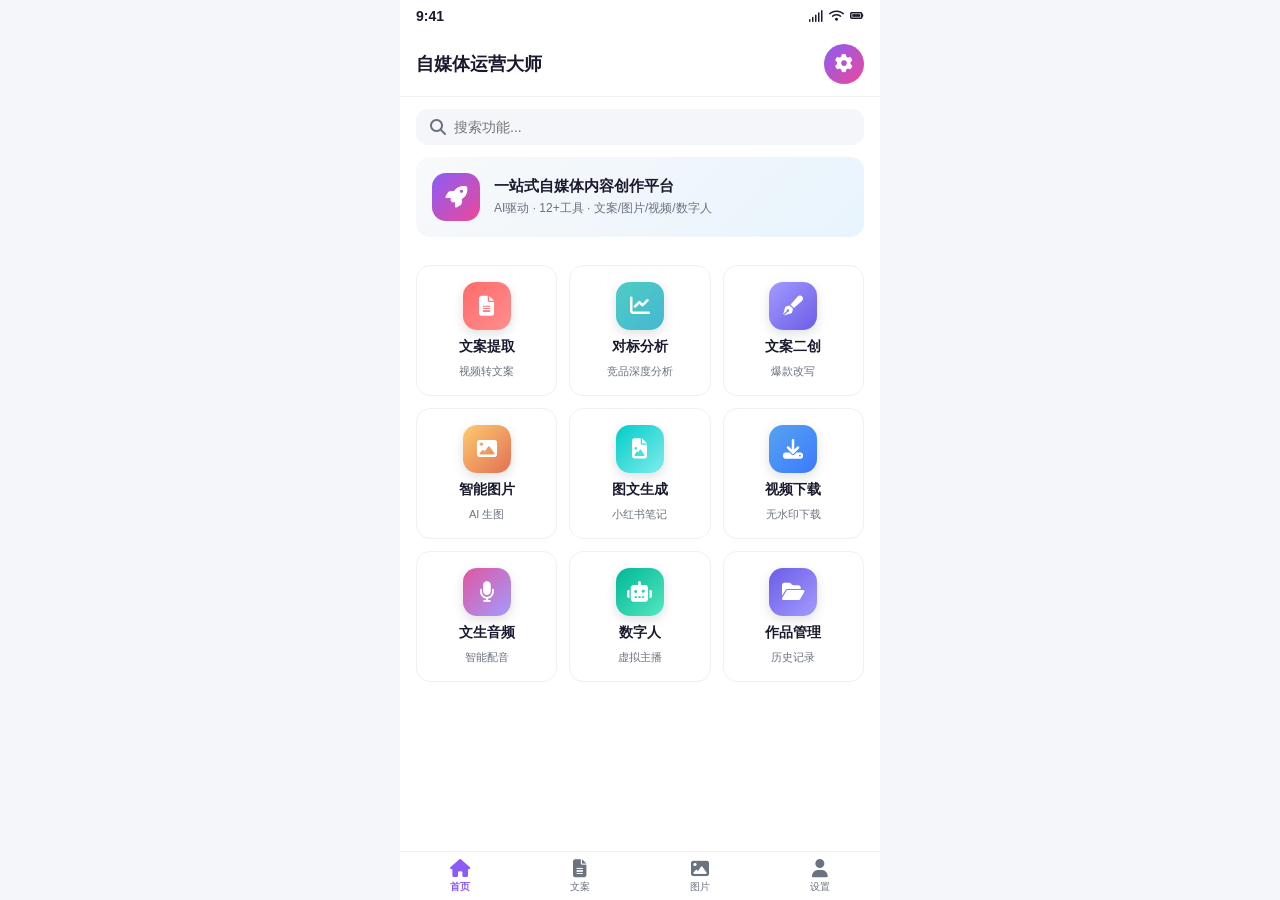
==== index.html @ a0793e9d "v2.0: 完整重写所有11个页面，修复所有功能" ====
﻿<!DOCTYPE html>
<html lang="zh-CN">
<head>
    <meta charset="UTF-8">
    <meta name="viewport" content="width=device-width, initial-scale=1.0, maximum-scale=1.0, user-scalable=no">
    <title>自媒体运营大师 Pro</title>
    <link rel="stylesheet" href="style.css">
    <link rel="stylesheet" href="https://cdnjs.cloudflare.com/ajax/libs/font-awesome/6.5.1/css/all.min.css">
</head>
<body>
<div class="app-container">
    <div class="status-bar">
        <span class="time">9:41</span>
        <div class="icons"><i class="fas fa-signal"></i><i class="fas fa-wifi"></i><i class="fas fa-battery-full"></i></div>
    </div>
    <div class="page active" id="home">
        <div class="page-header"><h1>自媒体运营大师</h1><button class="avatar-btn" onclick="navigateTo('settings')"><i class="fas fa-cog"></i></button></div>
        <div class="search-bar"><i class="fas fa-search"></i><input type="text" placeholder="搜索功能..." id="globalSearch" oninput="filterFunctions()"></div>
        <div class="welcome-card">
            <div class="welcome-icon"><i class="fas fa-rocket"></i></div>
            <div><h3>一站式自媒体内容创作平台</h3><p>AI驱动 · 12+工具 · 文案/图片/视频/数字人</p></div>
        </div>
        <div class="function-grid" id="functionGrid">
            <div class="func-card" data-name="文案提取" data-keywords="文案提取 video 视频" onclick="navigateTo('copy-extract')">
                <div class="func-icon" style="background:linear-gradient(135deg,#FF6B6B,#FF8E8E)"><i class="fas fa-file-alt"></i></div><span>文案提取</span><small>视频转文案</small>
            </div>
            <div class="func-card" data-name="对标分析" data-keywords="对标分析 competitor 竞品" onclick="navigateTo('competitor')">
                <div class="func-icon" style="background:linear-gradient(135deg,#4ECDC4,#45B7D1)"><i class="fas fa-chart-line"></i></div><span>对标分析</span><small>竞品深度分析</small>
            </div>
            <div class="func-card" data-name="文案二创" data-keywords="文案二创 rewrite 改写" onclick="navigateTo('rewrite')">
                <div class="func-icon" style="background:linear-gradient(135deg,#A29BFE,#6C5CE7)"><i class="fas fa-pen-fancy"></i></div><span>文案二创</span><small>爆款改写</small>
            </div>
            <div class="func-card" data-name="智能图片" data-keywords="智能图片 image 图片 AI画图" onclick="navigateTo('smart-image')">
                <div class="func-icon" style="background:linear-gradient(135deg,#FDCB6E,#E17055)"><i class="fas fa-image"></i></div><span>智能图片</span><small>AI 生图</small>
            </div>
            <div class="func-card" data-name="图文生成" data-keywords="图文生成 poster 海报" onclick="navigateTo('image-text')">
                <div class="func-icon" style="background:linear-gradient(135deg,#00CEC9,#81ECEC)"><i class="fas fa-file-image"></i></div><span>图文生成</span><small>小红书笔记</small>
            </div>
            <div class="func-card" data-name="视频下载" data-keywords="视频下载 download 下载" onclick="navigateTo('video-download')">
                <div class="func-icon" style="background:linear-gradient(135deg,#55A3F0,#3D7AFF)"><i class="fas fa-download"></i></div><span>视频下载</span><small>无水印下载</small>
            </div>
            <div class="func-card" data-name="文生音频" data-keywords="文生音频 tts 配音 音频" onclick="navigateTo('text-audio')">
                <div class="func-icon" style="background:linear-gradient(135deg,#E056A0,#A29BFE)"><i class="fas fa-microphone"></i></div><span>文生音频</span><small>智能配音</small>
            </div>
            <div class="func-card" data-name="数字人" data-keywords="数字人 digital 数字人 视频" onclick="navigateTo('digital-human')">
                <div class="func-icon" style="background:linear-gradient(135deg,#00B894,#55E6C1)"><i class="fas fa-robot"></i></div><span>数字人</span><small>虚拟主播</small>
            </div>
            <div class="func-card" data-name="作品管理" data-keywords="作品管理 works 管理 历史" onclick="navigateTo('works')">
                <div class="func-icon" style="background:linear-gradient(135deg,#6C5CE7,#A29BFE)"><i class="fas fa-folder-open"></i></div><span>作品管理</span><small>历史记录</small>
            </div>
        </div>
        <div class="bottom-nav">
            <div class="nav-item active" onclick="navigateTo('home')" data-page="home"><i class="fas fa-home"></i><span>首页</span></div>
            <div class="nav-item" onclick="navigateTo('copy-extract')" data-page="copy-extract"><i class="fas fa-file-alt"></i><span>文案</span></div>
            <div class="nav-item" onclick="navigateTo('smart-image')" data-page="smart-image"><i class="fas fa-image"></i><span>图片</span></div>
            <div class="nav-item" onclick="navigateTo('settings')" data-page="settings"><i class="fas fa-user"></i><span>设置</span></div>
        </div>
    </div>

    <div class="page" id="copy-extract">
        <div class="page-header"><button class="back-btn" onclick="navigateTo('home')"><i class="fas fa-arrow-left"></i></button><h2>文案提取</h2><div style="width:36px"></div></div>
        <div class="page-body">
            <div class="info-card"><i class="fas fa-info-circle"></i><span>支持抖音、快手、小红书、B站等平台视频文案提取</span></div>
            <div class="form-group"><label><i class="fas fa-link"></i> 视频链接</label><input type="url" id="extractUrl" placeholder="粘贴视频分享链接..."></div>
            <div class="form-group"><label><i class="fas fa-tag"></i> 视频描述（可选）</label><textarea id="extractDesc" rows="3" placeholder="描述视频内容，帮助更精准提取..."></textarea></div>
            <div class="platform-tags">
                <span class="platform-tag" onclick="selectPlatform(this,'抖音')">抖音</span>
                <span class="platform-tag" onclick="selectPlatform(this,'快手')">快手</span>
                <span class="platform-tag" onclick="selectPlatform(this,'小红书')">小红书</span>
                <span class="platform-tag" onclick="selectPlatform(this,'B站')">B站</span>
                <span class="platform-tag" onclick="selectPlatform(this,'视频号')">视频号</span>
            </div>
            <button class="gradient-btn" onclick="extractCopy()"><i class="fas fa-magic"></i> 一键提取文案</button>
            <div class="result-area" id="extractResult" style="display:none">
                <div class="result-header"><h4><i class="fas fa-check-circle"></i> 提取结果</h4><div class="result-actions"><button class="action-btn" onclick="copyText('extractContent')"><i class="fas fa-copy"></i> 复制</button><button class="action-btn" onclick="saveWork('extract')"><i class="fas fa-save"></i> 保存</button></div></div>
                <div class="result-content" id="extractContent"></div>
            </div>
        </div>
    </div>

    <div class="page" id="competitor">
        <div class="page-header"><button class="back-btn" onclick="navigateTo('home')"><i class="fas fa-arrow-left"></i></button><h2>对标分析</h2><div style="width:36px"></div></div>
        <div class="page-body">
            <div class="info-card"><i class="fas fa-lightbulb"></i><span>输入对标账号名称，AI 将生成深度分析报告</span></div>
            <div class="form-group"><label><i class="fas fa-hashtag"></i> 账号名称</label><input type="text" id="accountName" placeholder="例如：李佳琦Austin"></div>
            <div class="form-group"><label><i class="fas fa-list"></i> 平台</label><select id="analyzePlatform"><option>抖音</option><option>小红书</option><option>B站</option><option>视频号</option><option>快手</option></select></div>
            <div class="form-group"><label><i class="fas fa-crosshairs"></i> 分析维度</label>
                <div class="checkbox-group">
                    <label class="checkbox-item"><input type="checkbox" checked value="账号定位"> 账号定位</label>
                    <label class="checkbox-item"><input type="checkbox" checked value="内容策略"> 内容策略</label>
                    <label class="checkbox-item"><input type="checkbox" checked value="爆款规律"> 爆款规律</label>
                    <label class="checkbox-item"><input type="checkbox" value="变现模式"> 变现模式</label>
                    <label class="checkbox-item"><input type="checkbox" value="SWOT分析"> SWOT分析</label>
                    <label class="checkbox-item"><input type="checkbox" value="差异化建议"> 差异化建议</label>
                </div>
            </div>
            <button class="gradient-btn" onclick="analyzeCompetitor()"><i class="fas fa-chart-bar"></i> 开始分析</button>
            <div class="result-area" id="analysisResult" style="display:none">
                <div class="result-header"><h4><i class="fas fa-check-circle"></i> 分析报告</h4><div class="result-actions"><button class="action-btn" onclick="copyText('analysisContent')"><i class="fas fa-copy"></i> 复制</button><button class="action-btn" onclick="saveWork('analysis')"><i class="fas fa-save"></i> 保存</button></div></div>
                <div class="result-content" id="analysisContent"></div>
            </div>
        </div>
    </div>

    <div class="page" id="rewrite">
        <div class="page-header"><button class="back-btn" onclick="navigateTo('home')"><i class="fas fa-arrow-left"></i></button><h2>文案二创</h2><div style="width:36px"></div></div>
        <div class="page-body">
            <div class="section-title">选择改写模板</div>
            <div class="template-grid">
                <div class="template-card active" onclick="selectTemplate(this,'爆款公式')" data-type="爆款公式"><div class="template-icon"><i class="fas fa-fire"></i></div><span>爆款公式</span></div>
                <div class="template-card" onclick="selectTemplate(this,'情感故事')" data-type="情感故事"><div class="template-icon"><i class="fas fa-heart"></i></div><span>情感故事</span></div>
                <div class="template-card" onclick="selectTemplate(this,'产品卖点')" data-type="产品卖点"><div class="template-icon"><i class="fas fa-gem"></i></div><span>产品卖点</span></div>
                <div class="template-card" onclick="selectTemplate(this,'口播公式')" data-type="口播公式"><div class="template-icon"><i class="fas fa-microphone-lines"></i></div><span>口播公式</span></div>
                <div class="template-card" onclick="selectTemplate(this,'种草推荐')" data-type="种草推荐"><div class="template-icon"><i class="fas fa-star"></i></div><span>种草推荐</span></div>
                <div class="template-card" onclick="selectTemplate(this,'知识科普')" data-type="知识科普"><div class="template-icon"><i class="fas fa-book"></i></div><span>知识科普</span></div>
            </div>
            <div class="form-group"><label><i class="fas fa-paste"></i> 原始文案</label><textarea id="originalCopy" rows="6" placeholder="粘贴需要改写的原始文案..."></textarea></div>
            <div class="form-group"><label><i class="fas fa-sliders"></i> 改写强度</label>
                <div class="slider-row"><span>轻度</span><input type="range" id="rewriteIntensity" min="1" max="3" value="2" class="slider"><span>重度</span></div>
            </div>
            <button class="gradient-btn" onclick="rewriteCopy()"><i class="fas fa-pen-nib"></i> 开始改写</button>
            <div class="result-area" id="rewriteResult" style="display:none">
                <div class="result-header"><h4><i class="fas fa-check-circle"></i> 改写结果</h4><div class="result-actions"><button class="action-btn" onclick="copyText('rewriteContent')"><i class="fas fa-copy"></i> 复制</button><button class="action-btn" onclick="saveWork('rewrite')"><i class="fas fa-save"></i> 保存</button></div></div>
                <div class="result-content" id="rewriteContent"></div>
            </div>
        </div>
    </div>

    <div class="page" id="smart-image">
        <div class="page-header"><button class="back-btn" onclick="navigateTo('home')"><i class="fas fa-arrow-left"></i></button><h2>智能图片</h2><div style="width:36px"></div></div>
        <div class="page-body">
            <div class="form-group"><label><i class="fas fa-palette"></i> 图片类型</label>
                <div class="type-tabs">
                    <div class="type-tab active" onclick="selectImageType(this,'文生图')">文生图</div>
                    <div class="type-tab" onclick="selectImageType(this,'艺术字')">艺术字</div>
                    <div class="type-tab" onclick="selectImageType(this,'Logo设计')">Logo设计</div>
                </div>
            </div>
            <div class="form-group"><label><i class="fas fa-arrows-alt"></i> 比例</label>
                <div class="ratio-grid">
                    <div class="ratio-option active" onclick="selectRatio(this,'1:1')">1:1</div>
                    <div class="ratio-option" onclick="selectRatio(this,'4:3')">4:3</div>
                    <div class="ratio-option" onclick="selectRatio(this,'3:4')">3:4</div>
                    <div class="ratio-option" onclick="selectRatio(this,'16:9')">16:9</div>
                    <div class="ratio-option" onclick="selectRatio(this,'9:16')">9:16</div>
                </div>
            </div>
            <div class="form-group"><label><i class="fas fa-brush"></i> 风格</label>
                <select id="imageStyle">
                    <option value="photorealistic">写实摄影</option><option value="illustration">插画风格</option>
                    <option value="watercolor">水彩画</option><option value="oil painting">油画风格</option>
                    <option value="anime">动漫风格</option><option value="3d render">3D渲染</option>
                    <option value="pixel art">像素艺术</option><option value="minimalist">极简风格</option>
                </select>
            </div>
            <div class="form-group"><label><i class="fas fa-keyboard"></i> 图片描述</label><textarea id="imagePrompt" rows="4" placeholder="描述你想要的图片内容..."></textarea></div>
            <button class="gradient-btn" onclick="generateImage()"><i class="fas fa-wand-magic-sparkles"></i> 生成图片</button>
            <div class="result-area" id="imageResult" style="display:none"></div>
        </div>
    </div>

    <div class="page" id="image-text">
        <div class="page-header"><button class="back-btn" onclick="navigateTo('home')"><i class="fas fa-arrow-left"></i></button><h2>图文生成</h2><div style="width:36px"></div></div>
        <div class="page-body">
            <div class="form-group"><label><i class="fas fa-cloud-upload-alt"></i> 上传图片（可选）</label>
                <div class="upload-area" onclick="document.getElementById('imageUpload').click()"><i class="fas fa-plus-circle"></i><span>点击上传参考图片</span>
                    <input type="file" id="imageUpload" accept="image/*" style="display:none" onchange="handleImageUpload(this)">
                </div>
                <div id="uploadedImagePreview" style="display:none;margin-top:12px;">
                    <img id="previewImg" style="width:100%;border-radius:12px;">
                    <button class="remove-btn" onclick="removeUploadedImage()"><i class="fas fa-times"></i> 删除</button>
                </div>
            </div>
            <div class="form-group"><label><i class="fas fa-hashtag"></i> 主题/话题</label><input type="text" id="imageTextTopic" placeholder="例如：夏季防晒攻略"></div>
            <div class="form-group"><label><i class="fas fa-mobile-alt"></i> 目标平台</label>
                <select id="targetPlatform"><option>小红书</option><option>抖音图文</option><option>微信公众号</option><option>朋友圈</option></select>
            </div>
            <div class="form-group"><label><i class="fas fa-pen"></i> 补充要求（可选）</label><textarea id="imageTextExtra" rows="2" placeholder="例如：需要突出产品优势，语气活泼..."></textarea></div>
            <button class="gradient-btn" onclick="generateImageText()"><i class="fas fa-magic"></i> 生成图文笔记</button>
            <div class="result-area" id="imageTextResult" style="display:none">
                <div class="result-header"><h4><i class="fas fa-check-circle"></i> 图文笔记</h4><div class="result-actions"><button class="action-btn" onclick="copyText('imageTextContent')"><i class="fas fa-copy"></i> 复制</button><button class="action-btn" onclick="saveWork('imageText')"><i class="fas fa-save"></i> 保存</button></div></div>
                <div class="result-content" id="imageTextContent"></div>
            </div>
        </div>
    </div>

    <div class="page" id="video-download">
        <div class="page-header"><button class="back-btn" onclick="navigateTo('home')"><i class="fas fa-arrow-left"></i></button><h2>视频下载</h2><div style="width:36px"></div></div>
        <div class="page-body">
            <div class="info-card"><i class="fas fa-shield-alt"></i><span>支持主流平台无水印视频下载解析</span></div>
            <div class="form-group"><label><i class="fas fa-link"></i> 视频链接</label><input type="url" id="videoUrl" placeholder="粘贴视频分享链接..."></div>
            <div class="platform-tags">
                <span class="platform-tag" onclick="detectPlatform('douyin')">抖音</span>
                <span class="platform-tag" onclick="detectPlatform('kuaishou')">快手</span>
                <span class="platform-tag" onclick="detectPlatform('xiaohongshu')">小红书</span>
                <span class="platform-tag" onclick="detectPlatform('bilibili')">B站</span>
                <span class="platform-tag" onclick="detectPlatform('weishi')">视频号</span>
            </div>
            <button class="gradient-btn" onclick="downloadVideo()"><i class="fas fa-download"></i> 解析下载</button>
            <div class="result-area" id="videoResult" style="display:none"></div>
        </div>
    </div>

    <div class="page" id="text-audio">
        <div class="page-header"><button class="back-btn" onclick="navigateTo('home')"><i class="fas fa-arrow-left"></i></button><h2>文生音频</h2><div style="width:36px"></div></div>
        <div class="page-body">
            <div class="section-title">选择声音</div>
            <div class="voice-grid" id="voiceGrid">
                <div class="voice-card active" onclick="selectVoice(this,'温馨女声')"><div class="voice-avatar" style="background:linear-gradient(135deg,#FF9A9E,#FAD0C6)"><i class="fas fa-female"></i></div><span>温馨女声</span><small>温柔甜美</small></div>
                <div class="voice-card" onclick="selectVoice(this,'磁性男声')"><div class="voice-avatar" style="background:linear-gradient(135deg,#667eea,#764ba2)"><i class="fas fa-male"></i></div><span>磁性男声</span><small>低沉有质感</small></div>
                <div class="voice-card" onclick="selectVoice(this,'新闻播音')"><div class="voice-avatar" style="background:linear-gradient(135deg,#4facfe,#00f2fe)"><i class="fas fa-newspaper"></i></div><span>新闻播音</span><small>专业正式</small></div>
                <div class="voice-card" onclick="selectVoice(this,'童声')"><div class="voice-avatar" style="background:linear-gradient(135deg,#f093fb,#f5576c)"><i class="fas fa-child"></i></div><span>童声</span><small>可爱活泼</small></div>
                <div class="voice-card" onclick="selectVoice(this,'解说男声')"><div class="voice-avatar" style="background:linear-gradient(135deg,#43e97b,#38f9d7)"><i class="fas fa-bullhorn"></i></div><span>解说男声</span><small>纪录片风格</small></div>
                <div class="voice-card" onclick="selectVoice(this,'情感女声')"><div class="voice-avatar" style="background:linear-gradient(135deg,#fa709a,#fee140)"><i class="fas fa-heart"></i></div><span>情感女声</span><small>深情动人</small></div>
            </div>
            <div class="form-group"><label><i class="fas fa-font"></i> 输入文案</label>
                <textarea id="ttsText" rows="6" placeholder="输入需要转换为语音的文本..." oninput="updateCharCount('ttsText','charCount',5000)"></textarea>
                <div class="char-count"><span id="charCount">0</span>/5000</div>
            </div>
            <div class="form-group"><label><i class="fas fa-tachometer-alt"></i> 语速：<span id="speedValue">1.0</span>x</label>
                <input type="range" id="ttsSpeed" min="0.5" max="2.0" step="0.1" value="1.0" class="slider" oninput="document.getElementById('speedValue').textContent=this.value">
            </div>
            <button class="gradient-btn" onclick="generateAudio()"><i class="fas fa-play"></i> 生成音频</button>
            <div class="result-area" id="audioResult" style="display:none"></div>
        </div>
    </div>

    <div class="page" id="digital-human">
        <div class="page-header"><button class="back-btn" onclick="navigateTo('home')"><i class="fas fa-arrow-left"></i></button><h2>数字人</h2><div style="width:36px"></div></div>
        <div class="page-body">
            <div class="info-card"><i class="fas fa-info-circle"></i><span>选择数字人模板，输入文案即可生成口播视频</span></div>
            <div class="section-title">选择数字人模板</div>
            <div class="avatar-grid" id="avatarGrid">
                <div class="avatar-card active" onclick="selectAvatar(this,'商务男士-张总')"><div class="avatar-img" style="background:linear-gradient(135deg,#667eea,#764ba2)"><i class="fas fa-user-tie"></i></div><span>张总</span><small>商务精英</small></div>
                <div class="avatar-card" onclick="selectAvatar(this,'知性女声-李姐')"><div class="avatar-img" style="background:linear-gradient(135deg,#f093fb,#f5576c)"><i class="fas fa-user"></i></div><span>李姐</span><small>知性优雅</small></div>
                <div class="avatar-card" onclick="selectAvatar(this,'青春女孩-小美')"><div class="avatar-img" style="background:linear-gradient(135deg,#4facfe,#00f2fe)"><i class="fas fa-user-graduate"></i></div><span>小美</span><small>青春活力</small></div>
                <div class="avatar-card" onclick="selectAvatar(this,'科技博主-阿杰')"><div class="avatar-img" style="background:linear-gradient(135deg,#43e97b,#38f9d7)"><i class="fas fa-laptop-code"></i></div><span>阿杰</span><small>科技达人</small></div>
                <div class="avatar-card" onclick="selectAvatar(this,'美食博主-吃货王')"><div class="avatar-img" style="background:linear-gradient(135deg,#fa709a,#fee140)"><i class="fas fa-utensils"></i></div><span>吃货王</span><small>美食推荐</small></div>
                <div class="avatar-card" onclick="selectAvatar(this,'健身教练-大壮')"><div class="avatar-img" style="background:linear-gradient(135deg,#a18cd1,#fbc2eb)"><i class="fas fa-dumbbell"></i></div><span>大壮</span><small>健身教练</small></div>
            </div>
            <div class="form-group"><label><i class="fas fa-font"></i> 播报文案</label>
                <textarea id="digitalHumanText" rows="6" placeholder="输入播报内容，建议100-500字..." oninput="updateCharCount('digitalHumanText','dhCharCount',2000)"></textarea>
                <div class="char-count"><span id="dhCharCount">0</span>/2000</div>
            </div>
            <div class="form-group"><label><i class="fas fa-cog"></i> 视频设置</label>
                <div class="form-row">
                    <select id="dhRatio"><option value="9:16">竖屏 9:16</option><option value="16:9">横屏 16:9</option><option value="1:1">方形 1:1</option></select>
                    <select id="dhDuration"><option value="30">30秒</option><option value="60" selected>60秒</option><option value="120">2分钟</option><option value="180">3分钟</option></select>
                </div>
            </div>
            <button class="gradient-btn" onclick="generateDigitalHuman()"><i class="fas fa-video"></i> 生成数字人视频</button>
            <div class="result-area" id="digitalHumanResult" style="display:none"></div>
        </div>
    </div>

    <div class="page" id="works">
        <div class="page-header"><button class="back-btn" onclick="navigateTo('home')"><i class="fas fa-arrow-left"></i></button><h2>作品管理</h2><div style="width:36px"></div></div>
        <div class="page-body">
            <div class="works-filter">
                <button class="filter-btn active" onclick="filterWorks('all',this)">全部</button>
                <button class="filter-btn" onclick="filterWorks('extract',this)">文案</button>
                <button class="filter-btn" onclick="filterWorks('image',this)">图片</button>
                <button class="filter-btn" onclick="filterWorks('rewrite',this)">二创</button>
                <button class="filter-btn" onclick="filterWorks('audio',this)">音频</button>
            </div>
            <div class="works-list" id="worksList">
                <div class="empty-works"><i class="fas fa-inbox"></i><p>暂无作品</p><small>使用各功能生成的内容将保存在这里</small></div>
            </div>
        </div>
    </div>

    <div class="page" id="settings">
        <div class="page-header"><button class="back-btn" onclick="navigateTo('home')"><i class="fas fa-arrow-left"></i></button><h2>设置</h2><div style="width:36px"></div></div>
        <div class="page-body">
            <div class="settings-card"><h4><i class="fas fa-key"></i> AI 配置</h4>
                <div class="form-group"><label>API 地址</label><input type="text" id="apiBase" placeholder="https://dashscope.aliyuncs.com/compatible-mode/v1"></div>
                <div class="form-group"><label>API Key</label><input type="password" id="apiKey" placeholder="sk-xxxxxxxx"></div>
                <div class="form-group"><label>模型名称</label><input type="text" id="modelName" value="qwen-turbo"></div>
                <button class="gradient-btn" onclick="saveApiConfig()">保存配置</button>
                <div class="api-status" id="apiStatus"></div>
            </div>
            <div class="settings-card"><h4><i class="fas fa-image"></i> 图片生成</h4>
                <div class="setting-item"><span>默认使用 Pollinations.ai（免费）</span><i class="fas fa-check-circle" style="color:#00B894"></i></div>
            </div>
            <div class="settings-card"><h4><i class="fas fa-music"></i> 音频生成</h4>
                <div class="setting-item"><span>默认使用 TTSMaker（免费）</span><i class="fas fa-check-circle" style="color:#00B894"></i></div>
            </div>
            <div class="settings-card"><h4><i class="fas fa-robot"></i> 数字人</h4>
                <div class="setting-item"><span>使用 HeyGen API</span><input type="password" id="heygenApiKey" placeholder="输入 HeyGen Key（可选）" style="width:180px"></div>
            </div>
            <div class="settings-card"><h4><i class="fas fa-info-circle"></i> 关于</h4>
                <div class="about-info"><p><strong>自媒体运营大师 Pro</strong></p><p>版本：v2.0</p><p>支持：文案提取 / 对标分析 / 文案二创 / 智能图片 / 图文生成 / 视频下载 / 文生音频 / 数字人</p></div>
            </div>
            <button class="danger-btn" onclick="clearAllData()" style="margin-top:20px"><i class="fas fa-trash"></i> 清除所有数据</button>
        </div>
    </div>

    <div class="bottom-nav" id="bottomNav">
        <div class="nav-item active" onclick="navigateTo('home')" data-page="home"><i class="fas fa-home"></i><span>首页</span></div>
        <div class="nav-item" onclick="navigateTo('copy-extract')" data-page="copy-extract"><i class="fas fa-file-alt"></i><span>文案</span></div>
        <div class="nav-item" onclick="navigateTo('smart-image')" data-page="smart-image"><i class="fas fa-image"></i><span>图片</span></div>
        <div class="nav-item" onclick="navigateTo('settings')" data-page="settings"><i class="fas fa-user"></i><span>设置</span></div>
    </div>
</div>

<div class="loading-overlay" id="loadingOverlay"><div class="spinner"></div><p id="loadingText">正在处理...</p></div>
<div class="toast" id="toast"></div>
<script src="app.js"></script>
</body>
</html>
---- style.css ----
﻿:root {
    --purple-start: #8B5CF6;
    --purple-end: #EC4899;
    --bg: #F5F6FA;
    --white: #FFFFFF;
    --dark: #1A1A2E;
    --gray: #6B7280;
    --light-gray: #E5E7EB;
    --shadow: 0 2px 12px rgba(0,0,0,0.06);
    --radius: 14px;
}
* { margin:0; padding:0; box-sizing:border-box; -webkit-tap-highlight-color:transparent; }
body {
    font-family: -apple-system, BlinkMacSystemFont, 'Segoe UI', 'PingFang SC', 'Hiragino Sans GB', 'Microsoft YaHei', sans-serif;
    background: var(--bg);
    color: var(--dark);
    max-width: 480px;
    margin: 0 auto;
    min-height: 100vh;
}
.app-container { max-width: 480px; margin: 0 auto; background: var(--white); min-height: 100vh; position: relative; }

/* 状态栏 */
.status-bar { display:flex; justify-content:space-between; align-items:center; padding:8px 16px; font-size:14px; font-weight:600; background:var(--white); }
.status-bar .icons { display:flex; gap:6px; font-size:12px; }

/* 页面 */
.page { display:none; }
.page.active { display:block; animation:fadeIn 0.3s ease; }
@keyframes fadeIn { from{opacity:0;transform:translateY(8px)} to{opacity:1;transform:translateY(0)} }

/* 页面头部 */
.page-header { display:flex; align-items:center; justify-content:space-between; padding:12px 16px; background:var(--white); border-bottom:1px solid #f0f0f0; position:sticky; top:0; z-index:10; }
.page-header h1, .page-header h2 { font-size:18px; font-weight:700; }
.back-btn { width:36px; height:36px; border-radius:50%; background:var(--bg); border:none; font-size:16px; color:var(--dark); cursor:pointer; display:flex; align-items:center; justify-content:center; }
.avatar-btn { width:40px; height:40px; border-radius:50%; background:linear-gradient(135deg,var(--purple-start),var(--purple-end)); border:none; color:white; font-size:18px; cursor:pointer; }

/* 搜索栏 */
.search-bar { margin:12px 16px; display:flex; align-items:center; background:var(--bg); border-radius:12px; padding:10px 14px; gap:8px; }
.search-bar i { color:var(--gray); }
.search-bar input { border:none; background:transparent; outline:none; flex:1; font-size:14px; color:var(--dark); }

/* 欢迎卡片 */
.welcome-card { margin:12px 16px; display:flex; align-items:center; gap:14px; padding:16px; background:linear-gradient(135deg,#F8F9FA,#E8F4FD); border-radius:var(--radius); }
.welcome-icon { width:48px; height:48px; border-radius:14px; background:linear-gradient(135deg,var(--purple-start),var(--purple-end)); display:flex; align-items:center; justify-content:center; color:white; font-size:22px; flex-shrink:0; }
.welcome-card h3 { font-size:15px; font-weight:600; margin-bottom:4px; }
.welcome-card p { font-size:12px; color:var(--gray); }

/* 功能网格 */
.function-grid { display:grid; grid-template-columns:repeat(3,1fr); gap:12px; padding:16px; }
.func-card { display:flex; flex-direction:column; align-items:center; gap:8px; padding:16px 8px; background:var(--white); border-radius:var(--radius); cursor:pointer; transition:all 0.2s; border:1px solid #f0f0f0; }
.func-card:active { transform:scale(0.95); }
.func-card.hidden { display:none; }
.func-icon { width:48px; height:48px; border-radius:14px; display:flex; align-items:center; justify-content:center; color:white; font-size:20px; box-shadow:0 4px 12px rgba(0,0,0,0.12); }
.func-card span { font-size:14px; font-weight:600; }
.func-card small { font-size:11px; color:var(--gray); }

/* 页面主体 */
.page-body { padding:16px; }

/* 信息卡片 */
.info-card { display:flex; align-items:center; gap:8px; padding:10px 14px; background:#FFF8E1; border-radius:10px; font-size:13px; color:#F57F17; margin-bottom:16px; }
.info-card i { font-size:14px; }

/* 表单 */
.form-group { margin-bottom:16px; }
.form-group label { display:flex; align-items:center; gap:6px; font-size:14px; font-weight:600; margin-bottom:8px; color:var(--dark); }
.form-group label i { color:var(--purple-start); font-size:13px; }
.form-group input[type="text"], .form-group input[type="url"], .form-group input[type="password"], .form-group select {
    width:100%; padding:12px 14px; border:1.5px solid var(--light-gray); border-radius:12px; font-size:14px; background:var(--white); outline:none; transition:border-color 0.2s;
}
.form-group input:focus, .form-group textarea:focus, .form-group select:focus { border-color:var(--purple-start); }
.form-group textarea { width:100%; padding:12px 14px; border:1.5px solid var(--light-gray); border-radius:12px; font-size:14px; resize:vertical; outline:none; font-family:inherit; min-height:80px; }

/* 平台标签 */
.platform-tags { display:flex; flex-wrap:wrap; gap:8px; margin-bottom:16px; }
.platform-tag { padding:6px 14px; background:var(--bg); border-radius:20px; font-size:13px; cursor:pointer; transition:all 0.2s; border:1.5px solid transparent; }
.platform-tag:active, .platform-tag.selected { background:linear-gradient(135deg,var(--purple-start),var(--purple-end)); color:white; border-color:transparent; }

/* 模板网格 */
.template-grid { display:grid; grid-template-columns:repeat(3,1fr); gap:10px; margin-bottom:16px; }
.template-card { display:flex; flex-direction:column; align-items:center; gap:6px; padding:14px 8px; background:var(--bg); border-radius:12px; cursor:pointer; transition:all 0.2s; border:2px solid transparent; font-size:13px; font-weight:500; }
.template-card:active { transform:scale(0.95); }
.template-card.active { border-color:var(--purple-start); background:#F3EEFF; }
.template-icon { width:36px; height:36px; border-radius:10px; background:linear-gradient(135deg,var(--purple-start),var(--purple-end)); display:flex; align-items:center; justify-content:center; color:white; font-size:16px; }

/* 类型标签 */
.type-tabs { display:flex; gap:8px; margin-bottom:12px; }
.type-tab { flex:1; text-align:center; padding:8px; background:var(--bg); border-radius:10px; font-size:13px; cursor:pointer; transition:all 0.2s; }
.type-tab.active { background:linear-gradient(135deg,var(--purple-start),var(--purple-end)); color:white; }

/* 比例网格 */
.ratio-grid { display:flex; gap:8px; margin-bottom:12px; }
.ratio-option { flex:1; text-align:center; padding:8px; background:var(--bg); border-radius:10px; font-size:13px; font-weight:600; cursor:pointer; transition:all 0.2s; }
.ratio-option.active { background:linear-gradient(135deg,var(--purple-start),var(--purple-end)); color:white; }

/* 滑块 */
.slider-row { display:flex; align-items:center; gap:10px; font-size:13px; color:var(--gray); }
.slider { flex:1; -webkit-appearance:none; height:6px; border-radius:3px; background:linear-gradient(90deg,var(--purple-start),var(--purple-end)); outline:none; }
.slider::-webkit-slider-thumb { -webkit-appearance:none; width:20px; height:20px; border-radius:50%; background:white; border:2px solid var(--purple-start); cursor:pointer; box-shadow:0 2px 6px rgba(0,0,0,0.15); }

/* 复选框组 */
.checkbox-group { display:flex; flex-wrap:wrap; gap:8px; }
.checkbox-item { display:flex; align-items:center; gap:4px; font-size:13px; padding:6px 12px; background:var(--bg); border-radius:8px; cursor:pointer; }
.checkbox-item input { accent-color:var(--purple-start); }

/* 上传区域 */
.upload-area { display:flex; flex-direction:column; align-items:center; justify-content:center; padding:30px; border:2px dashed var(--light-gray); border-radius:12px; cursor:pointer; transition:all 0.2s; }
.upload-area:active { border-color:var(--purple-start); background:#F8F6FF; }
.upload-area i { font-size:32px; color:var(--gray); margin-bottom:8px; }
.upload-area span { font-size:13px; color:var(--gray); }
.remove-btn { margin-top:8px; padding:6px 16px; background:#FF6B6B; color:white; border:none; border-radius:8px; cursor:pointer; font-size:12px; }

/* 声音网格 */
.voice-grid { display:grid; grid-template-columns:repeat(3,1fr); gap:10px; margin-bottom:16px; }
.voice-card { display:flex; flex-direction:column; align-items:center; gap:4px; padding:12px 6px; background:var(--bg); border-radius:12px; cursor:pointer; transition:all 0.2s; border:2px solid transparent; font-size:12px; }
.voice-card:active { transform:scale(0.95); }
.voice-card.active { border-color:var(--purple-start); background:#F3EEFF; }
.voice-avatar { width:40px; height:40px; border-radius:50%; display:flex; align-items:center; justify-content:center; color:white; font-size:18px; margin-bottom:4px; }
.voice-card small { font-size:10px; color:var(--gray); }

/* 头像网格 */
.avatar-grid { display:grid; grid-template-columns:repeat(3,1fr); gap:10px; margin-bottom:16px; }
.avatar-card { display:flex; flex-direction:column; align-items:center; gap:4px; padding:12px 6px; background:var(--bg); border-radius:12px; cursor:pointer; transition:all 0.2s; border:2px solid transparent; font-size:12px; }
.avatar-card:active { transform:scale(0.95); }
.avatar-card.active { border-color:var(--purple-start); background:#F3EEFF; }
.avatar-img { width:52px; height:52px; border-radius:50%; display:flex; align-items:center; justify-content:center; color:white; font-size:22px; margin-bottom:4px; }
.avatar-card small { font-size:10px; color:var(--gray); }

/* 表单行 */
.form-row { display:flex; gap:10px; }
.form-row select { flex:1; }

/* 字符计数 */
.char-count { text-align:right; font-size:12px; color:var(--gray); margin-top:4px; }

/* 渐变按钮 */
.gradient-btn { width:100%; padding:14px; background:linear-gradient(135deg,var(--purple-start),var(--purple-end)); color:white; border:none; border-radius:12px; font-size:15px; font-weight:600; cursor:pointer; transition:all 0.2s; display:flex; align-items:center; justify-content:center; gap:8px; box-shadow:0 4px 15px rgba(139,92,246,0.3); }
.gradient-btn:active { transform:scale(0.97); box-shadow:0 2px 8px rgba(139,92,246,0.4); }
.danger-btn { width:100%; padding:12px; background:#FF6B6B; color:white; border:none; border-radius:12px; font-size:14px; cursor:pointer; }

/* 结果区 */
.result-area { margin-top:20px; background:var(--white); border-radius:var(--radius); border:1px solid #f0f0f0; overflow:hidden; }
.result-header { display:flex; justify-content:space-between; align-items:center; padding:12px 16px; background:var(--bg); border-bottom:1px solid #f0f0f0; }
.result-header h4 { font-size:14px; color:var(--dark); display:flex; align-items:center; gap:6px; }
.result-header h4 i { color:#00B894; }
.result-actions { display:flex; gap:8px; }
.action-btn { padding:4px 10px; background:var(--white); border:1px solid var(--light-gray); border-radius:6px; font-size:12px; cursor:pointer; display:flex; align-items:center; gap:4px; }
.result-content { padding:16px; font-size:14px; line-height:1.8; color:var(--dark); white-space:pre-wrap; }
.result-content strong { color:var(--purple-start); }

/* 设置卡片 */
.settings-card { margin-bottom:16px; padding:16px; background:var(--white); border-radius:var(--radius); border:1px solid #f0f0f0; }
.settings-card h4 { font-size:15px; margin-bottom:12px; display:flex; align-items:center; gap:8px; color:var(--dark); }
.settings-card h4 i { color:var(--purple-start); }
.setting-item { display:flex; align-items:center; justify-content:space-between; padding:10px 0; border-bottom:1px solid #f5f5f5; font-size:13px; }
.about-info { font-size:13px; color:var(--gray); line-height:1.8; }

/* 作品管理 */
.works-filter { display:flex; gap:8px; margin-bottom:16px; overflow-x:auto; padding-bottom:4px; }
.filter-btn { padding:6px 14px; background:var(--bg); border:none; border-radius:20px; font-size:13px; cursor:pointer; white-space:nowrap; transition:all 0.2s; }
.filter-btn.active { background:linear-gradient(135deg,var(--purple-start),var(--purple-end)); color:white; }
.works-list { min-height:200px; }
.empty-works { text-align:center; padding:40px 20px; color:var(--gray); }
.empty-works i { font-size:40px; margin-bottom:12px; opacity:0.4; }
.empty-works p { font-size:15px; margin-bottom:4px; }
.work-item { padding:14px; background:var(--bg); border-radius:12px; margin-bottom:10px; cursor:pointer; transition:all 0.2s; border:1px solid transparent; }
.work-item:active { border-color:var(--purple-start); }
.work-item-header { display:flex; justify-content:space-between; align-items:center; margin-bottom:6px; }
.work-item-type { font-size:12px; padding:3px 8px; background:linear-gradient(135deg,var(--purple-start),var(--purple-end)); color:white; border-radius:6px; }
.work-item-time { font-size:11px; color:var(--gray); }
.work-item-preview { font-size:13px; color:#333; display:-webkit-box; -webkit-line-clamp:2; -webkit-box-orient:vertical; overflow:hidden; }
.work-item-actions { display:flex; gap:8px; margin-top:8px; }
.work-action-btn { padding:4px 10px; font-size:11px; background:var(--white); border:1px solid var(--light-gray); border-radius:6px; cursor:pointer; }

/* 底部导航 */
.bottom-nav { position:fixed; bottom:0; left:50%; transform:translateX(-50%); width:100%; max-width:480px; display:flex; background:var(--white); border-top:1px solid #f0f0f0; z-index:100; padding-bottom:env(safe-area-inset-bottom); }
.nav-item { flex:1; display:flex; flex-direction:column; align-items:center; padding:8px 0 6px; cursor:pointer; transition:all 0.2s; }
.nav-item i { font-size:18px; color:var(--gray); margin-bottom:2px; }
.nav-item span { font-size:10px; color:var(--gray); }
.nav-item.active i { color:var(--purple-start); }
.nav-item.active span { color:var(--purple-start); font-weight:600; }

/* 加载遮罩 */
.loading-overlay { display:none; position:fixed; top:0; left:0; width:100%; height:100%; background:rgba(0,0,0,0.5); z-index:1000; flex-direction:column; align-items:center; justify-content:center; }
.loading-overlay.show { display:flex; }
.spinner { width:40px; height:40px; border:3px solid rgba(255,255,255,0.3); border-top-color:white; border-radius:50%; animation:spin 0.8s linear infinite; }
@keyframes spin { to{transform:rotate(360deg)} }
.loading-overlay p { color:white; margin-top:12px; font-size:14px; }

/* Toast */
.toast { position:fixed; top:50%; left:50%; transform:translate(-50%,-50%); background:rgba(0,0,0,0.8); color:white; padding:12px 24px; border-radius:10px; font-size:14px; z-index:2000; opacity:0; transition:opacity 0.3s; pointer-events:none; }
.toast.show { opacity:1; }

/* API状态 */
.api-status { font-size:12px; margin-top:8px; text-align:center; }
.api-status.success { color:#00B894; }
.api-status.error { color:#FF6B6B; }

/* 分区标题 */
.section-title { font-size:14px; font-weight:600; margin-bottom:12px; color:var(--dark); }

/* 图片结果 */
.image-preview { text-align:center; padding:16px; }
.image-preview img { max-width:100%; border-radius:12px; box-shadow:0 4px 15px rgba(0,0,0,0.1); }

/* 视频结果 */
.video-download-link { display:block; padding:12px 16px; background:var(--bg); border-radius:10px; margin-bottom:8px; text-decoration:none; color:var(--dark); font-size:14px; }
.video-download-link:hover { background:#E8E0FF; }
.video-download-link i { margin-right:8px; color:var(--purple-start); }

/* 音频结果 */
.audio-player { background:var(--bg); border-radius:12px; padding:16px; margin-bottom:12px; }
.audio-progress { width:100%; height:4px; background:var(--light-gray); border-radius:2px; margin:12px 0; }
.audio-progress-fill { height:100%; background:linear-gradient(90deg,var(--purple-start),var(--purple-end)); border-radius:2px; width:0%; transition:width 0.3s; }
.audio-controls { display:flex; align-items:center; justify-content:center; gap:20px; }
.audio-controls button { background:none; border:none; font-size:20px; cursor:pointer; color:var(--dark); }
.audio-controls .play-btn { width:48px; height:48px; border-radius:50%; background:linear-gradient(135deg,var(--purple-start),var(--purple-end)); color:white; font-size:18px; display:flex; align-items:center; justify-content:center; }

/* 响应式 */
@media(max-width:360px){ .function-grid{grid-template-columns:repeat(2,1fr);} .voice-grid,.avatar-grid{grid-template-columns:repeat(2,1fr);} }
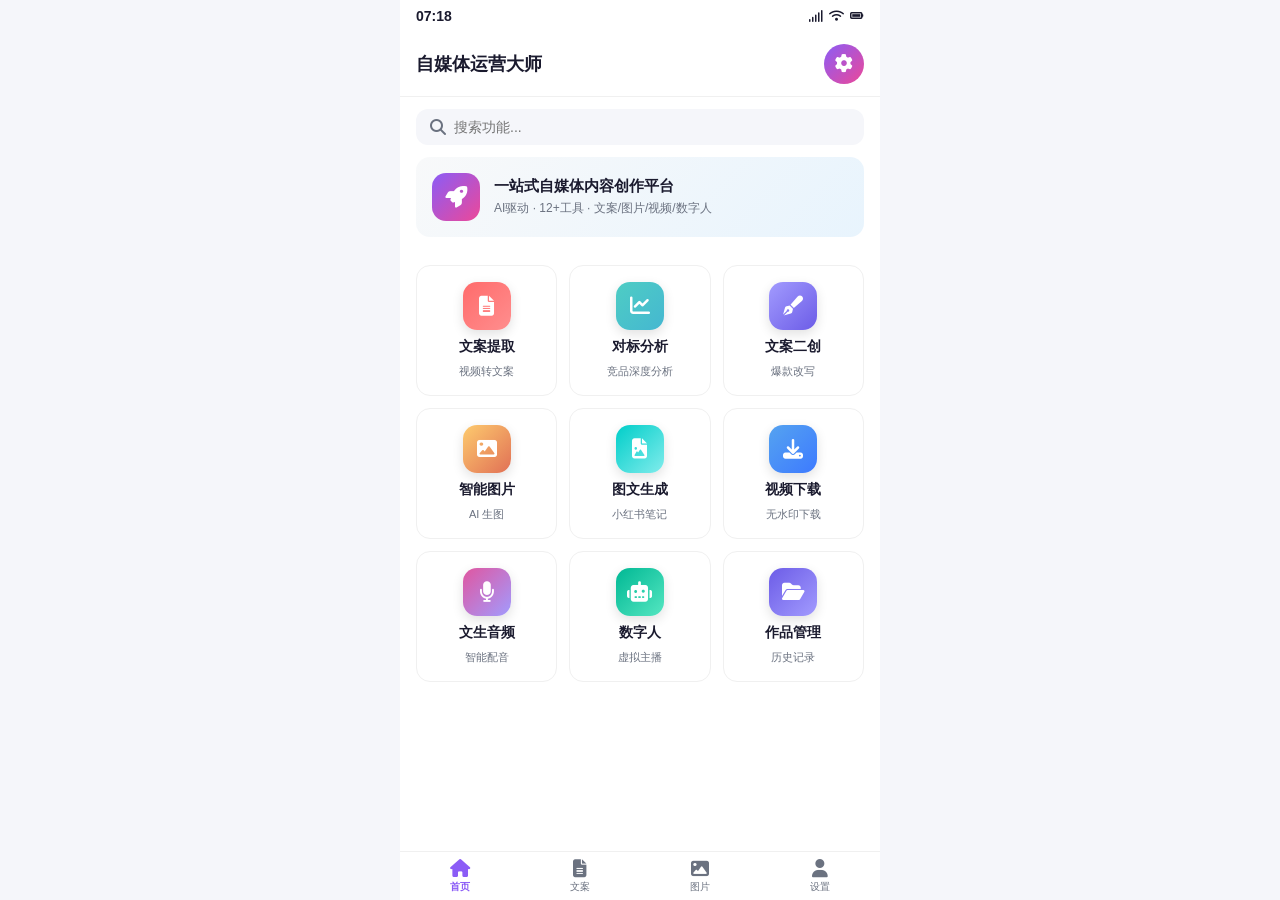
==== commit 6da5649f: "v2.1: 数字人功能改用 Edge TTS（免费），移除 HeyGen 依赖" ====
--- a/index.html
+++ b/index.html
@@ -225,6 +225,7 @@
         </div>
     </div>
 
+    
     <div class="page" id="digital-human">
         <div class="page-header"><button class="back-btn" onclick="navigateTo('home')"><i class="fas fa-arrow-left"></i></button><h2>数字人</h2><div style="width:36px"></div></div>
         <div class="page-body">
@@ -285,9 +286,7 @@
             <div class="settings-card"><h4><i class="fas fa-music"></i> 音频生成</h4>
                 <div class="setting-item"><span>默认使用 TTSMaker（免费）</span><i class="fas fa-check-circle" style="color:#00B894"></i></div>
             </div>
-            <div class="settings-card"><h4><i class="fas fa-robot"></i> 数字人</h4>
-                <div class="setting-item"><span>使用 HeyGen API</span><input type="password" id="heygenApiKey" placeholder="输入 HeyGen Key（可选）" style="width:180px"></div>
-            </div>
+            <div class="settings-card"><h4><i class="fas fa-robot"></i> 数字人</h4><div class="setting-item"><span>使用 Edge TTS（免费）</span><i class="fas fa-check-circle" style="color:#00B894"></i></div><div class="setting-item"><span>支持 Canva / 剪映 / D-ID</span><i class="fas fa-check-circle" style="color:#00B894"></i></div></div>
             <div class="settings-card"><h4><i class="fas fa-info-circle"></i> 关于</h4>
                 <div class="about-info"><p><strong>自媒体运营大师 Pro</strong></p><p>版本：v2.0</p><p>支持：文案提取 / 对标分析 / 文案二创 / 智能图片 / 图文生成 / 视频下载 / 文生音频 / 数字人</p></div>
             </div>
@@ -308,3 +307,5 @@
 <script src="app.js"></script>
 </body>
 </html>
+
+
